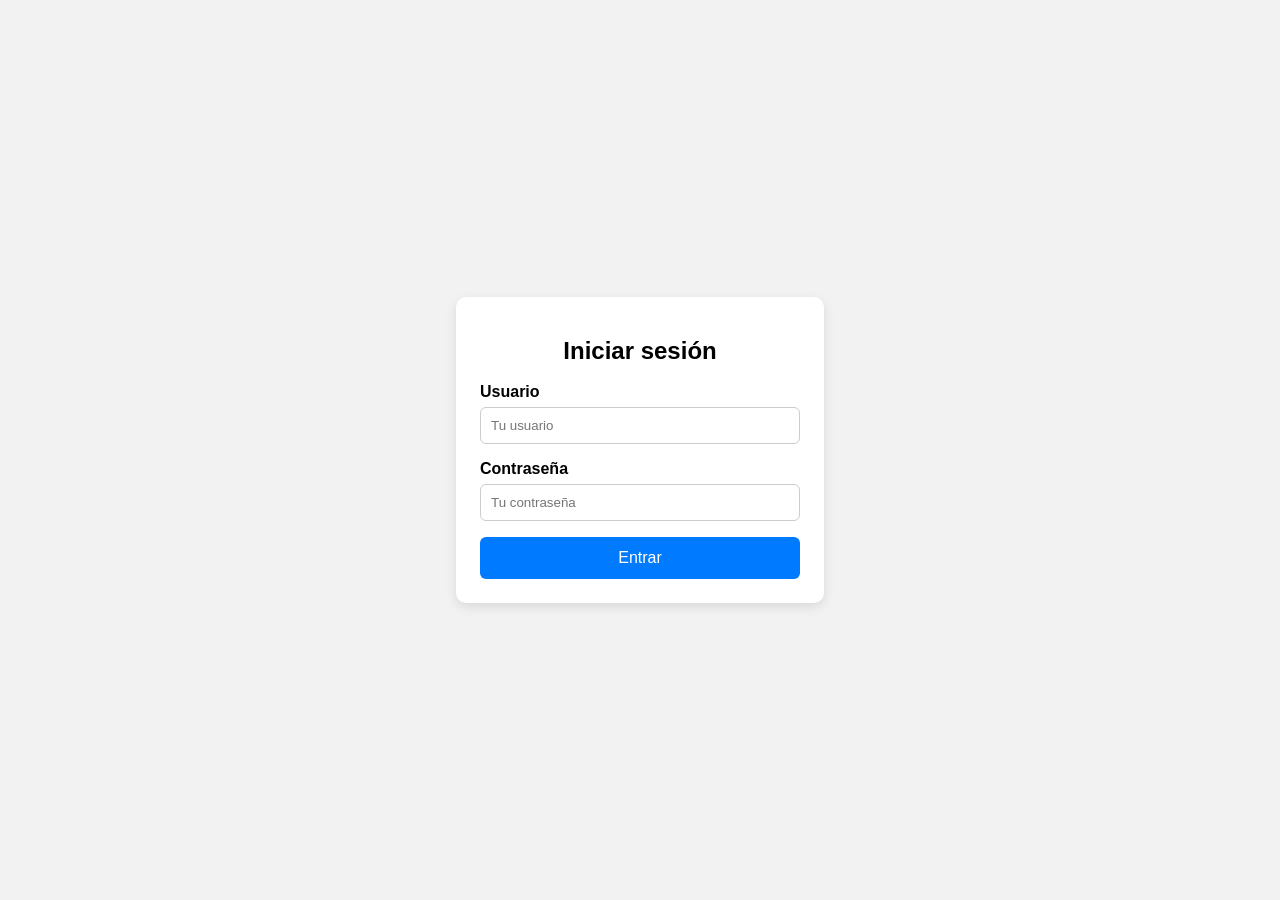
==== index.html @ a8705447 "se realiza codigo de login" ====
<!DOCTYPE html>
<html lang="es">
<head>
  <meta charset="UTF-8">
  <meta name="viewport" content="width=device-width, initial-scale=1.0">
  <title>Login básico</title>
  <link rel="stylesheet" href="styles.css">
</head>
<body>
  <div class="login-card">
    <h1>Iniciar sesión</h1>
    <form action="#" method="post">
      <label for="username">Usuario</label>
      <input type="text" id="username" name="username" placeholder="Tu usuario" required>

      <label for="password">Contraseña</label>
      <input type="password" id="password" name="password" placeholder="Tu contraseña" required>

      <button type="submit">Entrar</button>
    </form>
  </div>
</body>
</html>
---- styles.css ----
body {
      font-family: Arial, sans-serif;
      background-color: #f2f2f2;
      display: flex;
      justify-content: center;
      align-items: center;
      height: 100vh;
      margin: 0;
    }
    .login-card {
      background: #ffffff;
      padding: 24px;
      border-radius: 10px;
      box-shadow: 0 4px 12px rgba(0, 0, 0, 0.1);
      width: 320px;
    }
    .login-card h1 {
      font-size: 24px;
      margin-bottom: 18px;
      text-align: center;
    }
    .login-card label {
      display: block;
      margin-bottom: 6px;
      font-weight: bold;
    }
    .login-card input {
      width: 100%;
      padding: 10px;
      margin-bottom: 16px;
      border: 1px solid #ccc;
      border-radius: 6px;
      box-sizing: border-box;
    }
    .login-card button {
      width: 100%;
      padding: 12px;
      border: none;
      border-radius: 6px;
      background-color: #007bff;
      color: white;
      font-size: 16px;
      cursor: pointer;
    }
    .login-card button:hover {
      background-color: #0056b3;
    }
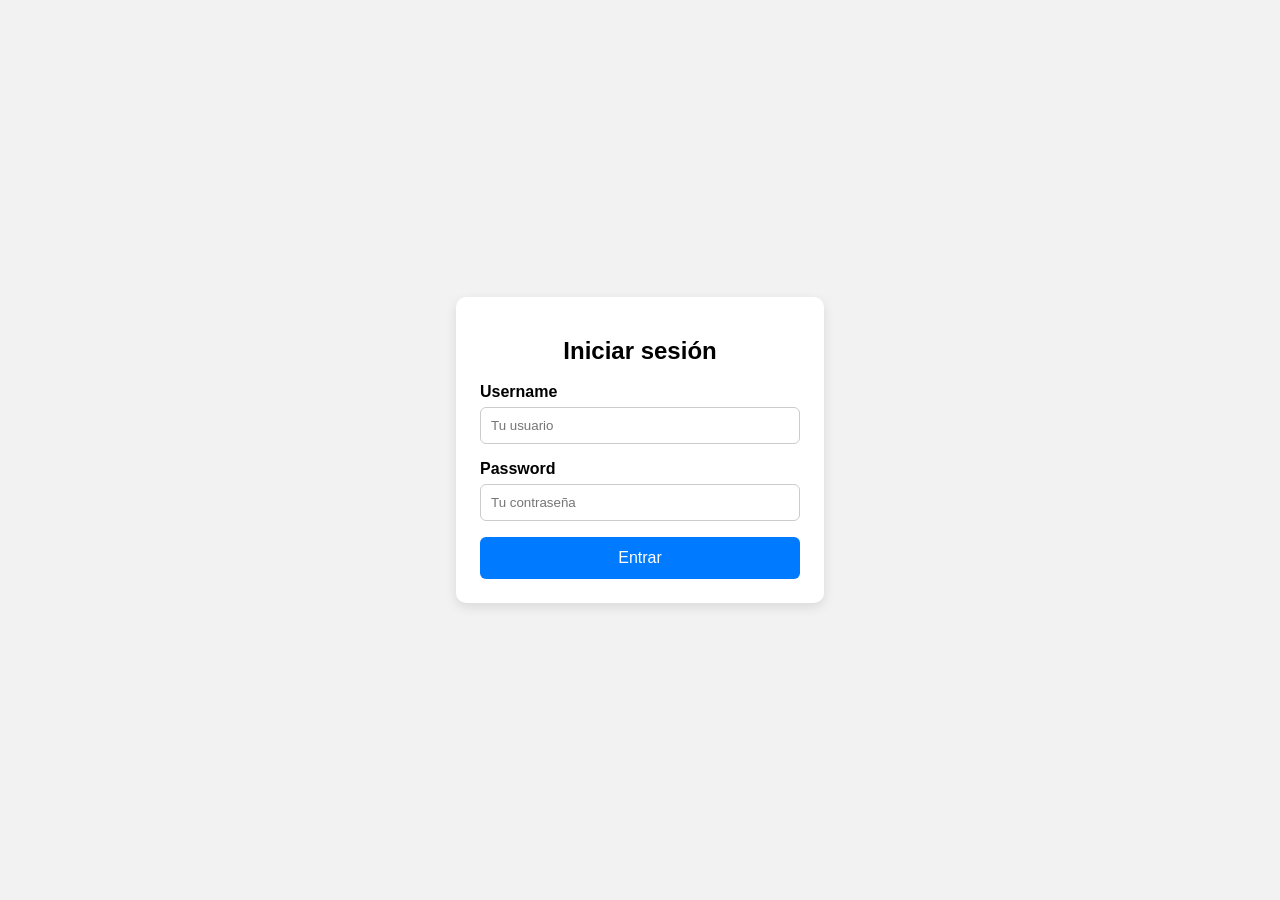
==== commit 5c89fe1e: "se realizan cambios de login" ====
--- a/index.html
+++ b/index.html
@@ -3,17 +3,17 @@
 <head>
   <meta charset="UTF-8">
   <meta name="viewport" content="width=device-width, initial-scale=1.0">
-  <title>Login básico</title>
+  <title>Login tarea repositorio</title>
   <link rel="stylesheet" href="styles.css">
 </head>
 <body>
   <div class="login-card">
     <h1>Iniciar sesión</h1>
     <form action="#" method="post">
-      <label for="username">Usuario</label>
+      <label for="username">Username</label>
       <input type="text" id="username" name="username" placeholder="Tu usuario" required>
 
-      <label for="password">Contraseña</label>
+      <label for="password">Password</label>
       <input type="password" id="password" name="password" placeholder="Tu contraseña" required>
 
       <button type="submit">Entrar</button>
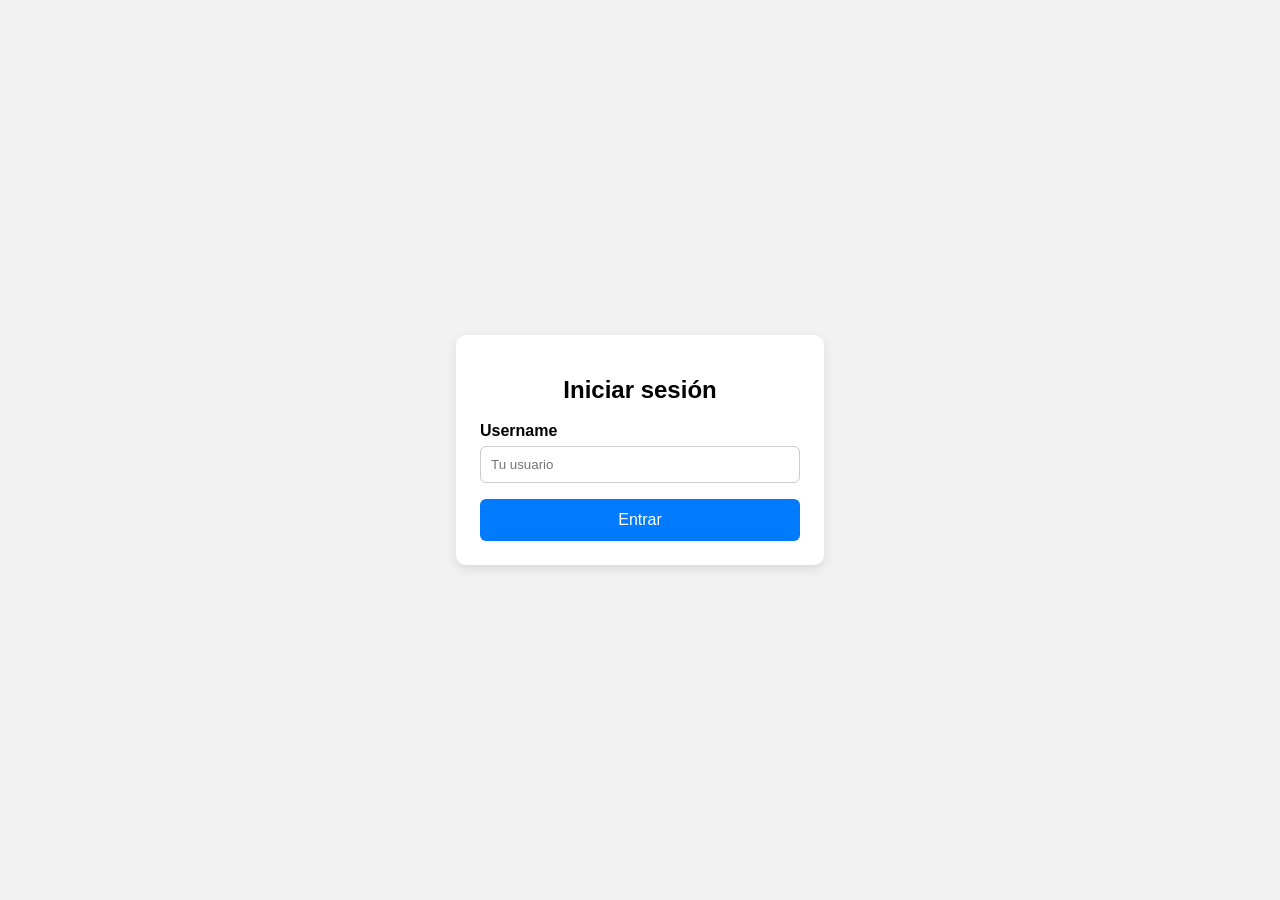
==== commit be1641b6: "cambios" ====
--- a/index.html
+++ b/index.html
@@ -12,10 +12,6 @@
     <form action="#" method="post">
       <label for="username">Username</label>
       <input type="text" id="username" name="username" placeholder="Tu usuario" required>
-
-      <label for="password">Password</label>
-      <input type="password" id="password" name="password" placeholder="Tu contraseña" required>
-
       <button type="submit">Entrar</button>
     </form>
   </div>
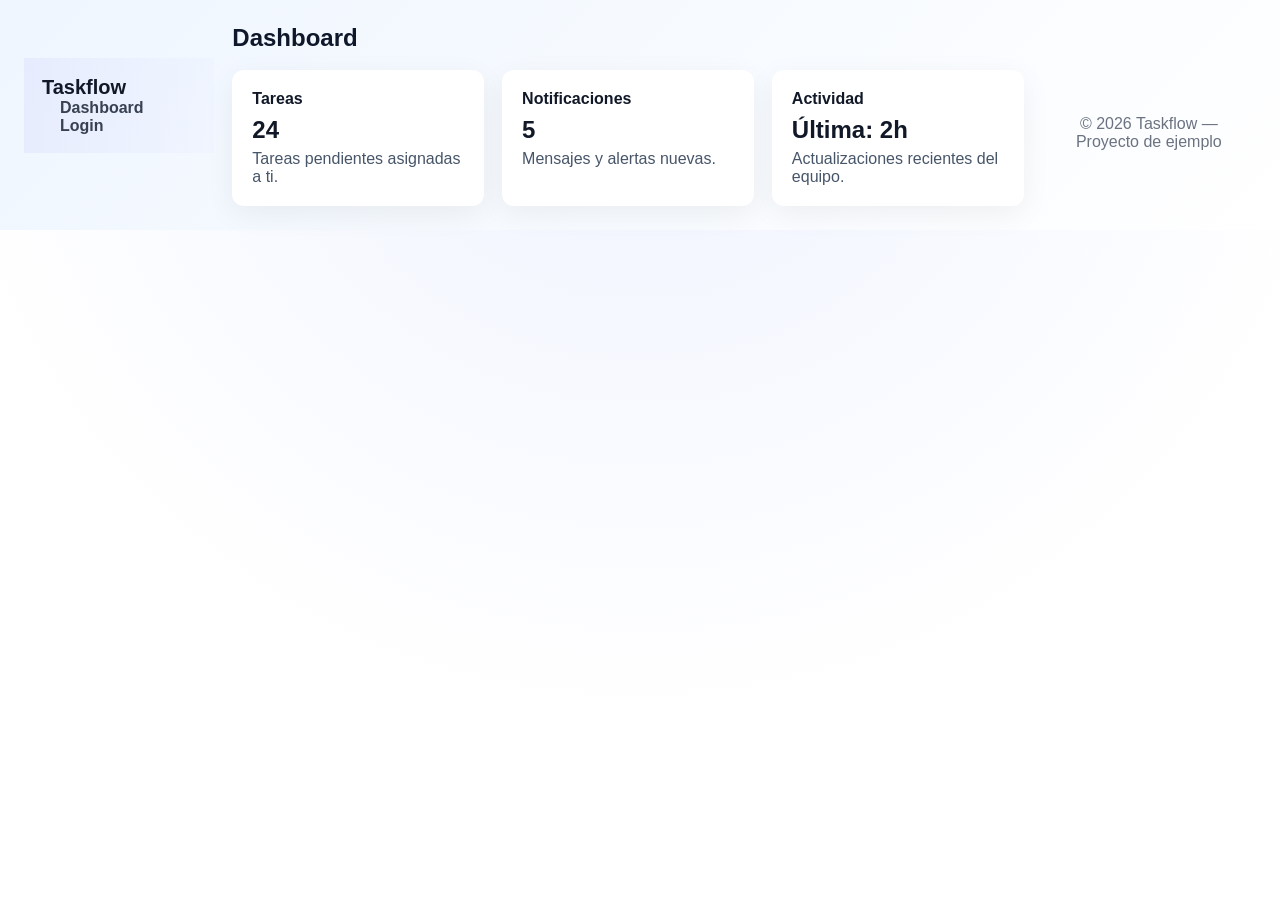
==== commit aab09645: "se realiza flujo de index para el dashboard" ====
--- a/index.html
+++ b/index.html
@@ -1,19 +1,58 @@
 <!DOCTYPE html>
+<!--
+  index.html
+  - Página principal con una sección `dashboard` para el feature/dashboard
+  - Contiene una maqueta de widgets (cards) para tareas, notificaciones y actividad.
+  - Uso: abrir en el navegador para revisar el layout; en la rama feature/dashboard.
+-->
 <html lang="es">
 <head>
-  <meta charset="UTF-8">
-  <meta name="viewport" content="width=device-width, initial-scale=1.0">
-  <title>Login tarea repositorio</title>
+  <meta charset="utf-8">
+  <meta name="viewport" content="width=device-width,initial-scale=1">
+  <title>Taskflow - Dashboard</title>
   <link rel="stylesheet" href="styles.css">
 </head>
 <body>
-  <div class="login-card">
-    <h1>Iniciar sesión</h1>
-    <form action="#" method="post">
-      <label for="username">Username</label>
-      <input type="text" id="username" name="username" placeholder="Tu usuario" required>
-      <button type="submit">Entrar</button>
-    </form>
-  </div>
+  <header class="site-header">
+    <div class="container">
+      <h1 class="site-title">Taskflow</h1>
+      <nav class="main-nav" aria-label="Navegación principal">
+        <a href="#dashboard" class="nav-link">Dashboard</a>
+        <a href="login.html" class="nav-link">Login</a>
+      </nav>
+    </div>
+  </header>
+
+  <main class="container">
+    <!-- Sección Dashboard (requerida por la tarea) -->
+    <section id="dashboard" class="dashboard" aria-labelledby="dashboard-title">
+      <h2 id="dashboard-title">Dashboard</h2>
+
+      <!-- Grid de tarjetas con métricas y widgets -->
+      <div class="dashboard-grid">
+        <article class="card" aria-labelledby="card-tasks">
+          <h3 id="card-tasks">Tareas</h3>
+          <p class="card-value">24</p>
+          <p class="card-desc">Tareas pendientes asignadas a ti.</p>
+        </article>
+
+        <article class="card" aria-labelledby="card-notifs">
+          <h3 id="card-notifs">Notificaciones</h3>
+          <p class="card-value">5</p>
+          <p class="card-desc">Mensajes y alertas nuevas.</p>
+        </article>
+
+        <article class="card" aria-labelledby="card-activity">
+          <h3 id="card-activity">Actividad</h3>
+          <p class="card-value">Última: 2h</p>
+          <p class="card-desc">Actualizaciones recientes del equipo.</p>
+        </article>
+      </div>
+    </section>
+  </main>
+
+  <footer class="site-footer">
+    <div class="container">© 2026 Taskflow — Proyecto de ejemplo</div>
+  </footer>
 </body>
-</html>+</html>
--- a/styles.css
+++ b/styles.css
@@ -1,47 +1,201 @@
- body {
-      font-family: Arial, sans-serif;
-      background-color: #f2f2f2;
-      display: flex;
-      justify-content: center;
-      align-items: center;
-      height: 100vh;
-      margin: 0;
-    }
-    .login-card {
-      background: #ffffff;
-      padding: 24px;
-      border-radius: 10px;
-      box-shadow: 0 4px 12px rgba(0, 0, 0, 0.1);
-      width: 320px;
-    }
-    .login-card h1 {
-      font-size: 24px;
-      margin-bottom: 18px;
-      text-align: center;
-    }
-    .login-card label {
-      display: block;
-      margin-bottom: 6px;
-      font-weight: bold;
-    }
-    .login-card input {
-      width: 100%;
-      padding: 10px;
-      margin-bottom: 16px;
-      border: 1px solid #ccc;
-      border-radius: 6px;
-      box-sizing: border-box;
-    }
-    .login-card button {
-      width: 100%;
-      padding: 12px;
-      border: none;
-      border-radius: 6px;
-      background-color: #007bff;
-      color: white;
-      font-size: 16px;
-      cursor: pointer;
-    }
-    .login-card button:hover {
-      background-color: #0056b3;
-    }+:root {
+  color-scheme: light;
+  font-family: Inter, Arial, sans-serif;
+  background: radial-gradient(circle at top, #eef2ff, #ffffff 65%);
+  color: #1f2937;
+}
+
+* {
+  box-sizing: border-box;
+}
+
+html, body {
+  margin: 0;
+  min-height: 100%;
+}
+
+body {
+  display: flex;
+  align-items: center;
+  justify-content: center;
+  padding: 24px;
+  background: linear-gradient(135deg, #eff6ff 0%, #ffffff 100%);
+}
+
+.login-page {
+  width: 100%;
+  max-width: 420px;
+}
+
+.login-card {
+  width: 100%;
+  background: #ffffff;
+  border-radius: 28px;
+  box-shadow: 0 24px 80px rgba(15, 23, 42, 0.12);
+  padding: 36px 32px;
+}
+
+.login-card h1 {
+  margin: 0 0 24px;
+  font-size: 2rem;
+  line-height: 1.1;
+  text-align: center;
+}
+
+.login-card label {
+  display: block;
+  margin-bottom: 8px;
+  font-size: 0.95rem;
+  font-weight: 700;
+  color: #334155;
+}
+
+.login-card input {
+  width: 100%;
+  padding: 14px 16px;
+  margin-bottom: 18px;
+  border: 1px solid #cbd5e1;
+  border-radius: 14px;
+  background: #f8fafc;
+  transition: border-color 0.2s ease, box-shadow 0.2s ease;
+}
+
+.login-card input:focus {
+  outline: none;
+  border-color: #6366f1;
+  box-shadow: 0 0 0 4px rgba(99, 102, 241, 0.14);
+}
+
+.login-card button {
+  width: 100%;
+  padding: 14px 16px;
+  border: none;
+  border-radius: 14px;
+  background-color: #4f46e5;
+  color: #ffffff;
+  font-size: 1rem;
+  font-weight: 700;
+  cursor: pointer;
+  transition: background-color 0.2s ease, transform 0.2s ease;
+}
+
+.login-card button:hover,
+.login-card button:focus-visible {
+  background-color: #4338ca;
+  transform: translateY(-1px);
+}
+
+.login-help {
+  margin: 16px 0 0;
+  font-size: 0.92rem;
+  color: #64748b;
+  text-align: center;
+}
+
+@media (max-width: 480px) {
+  body {
+    padding: 16px;
+  }
+
+  .login-card {
+    padding: 28px 22px;
+  }
+}
+
+/* ----------------------------- */
+/* Dashboard styles (feature/dashboard)
+   - Diseñados para integrarse con el resto de `styles.css`.
+*/
+
+.container {
+  width: 100%;
+  max-width: 1100px;
+  margin: 0 auto;
+  padding: 0 18px;
+}
+
+.site-header {
+  background: linear-gradient(90deg, rgba(79,70,229,0.06), rgba(99,102,241,0.02));
+  padding: 18px 0;
+  margin-bottom: 20px;
+}
+
+.site-title {
+  margin: 0;
+  font-size: 1.25rem;
+  color: #111827;
+  display: inline-block;
+}
+
+.main-nav {
+  float: right;
+}
+
+.nav-link {
+  color: #374151;
+  text-decoration: none;
+  margin-left: 18px;
+  font-weight: 600;
+}
+
+.dashboard h2 {
+  margin: 0 0 18px;
+  font-size: 1.5rem;
+  color: #0f172a;
+}
+
+.dashboard-grid {
+  display: grid;
+  grid-template-columns: repeat(3, 1fr);
+  gap: 18px;
+}
+
+.card {
+  background: #ffffff;
+  border-radius: 12px;
+  padding: 20px;
+  box-shadow: 0 8px 30px rgba(2,6,23,0.06);
+}
+
+.card h3 {
+  margin: 0 0 8px;
+  font-size: 1rem;
+  color: #111827;
+}
+
+.card-value {
+  font-size: 1.5rem;
+  font-weight: 800;
+  color: #111827;
+  margin: 6px 0;
+}
+
+.card-desc {
+  margin: 0;
+  color: #475569;
+}
+
+.site-footer {
+  text-align: center;
+  padding: 28px 0;
+  color: #6b7280;
+  margin-top: 36px;
+}
+
+@media (max-width: 880px) {
+  .dashboard-grid {
+    grid-template-columns: repeat(2, 1fr);
+  }
+}
+
+@media (max-width: 560px) {
+  .dashboard-grid {
+    grid-template-columns: 1fr;
+  }
+  .main-nav {
+    float: none;
+    text-align: right;
+    margin-top: 8px;
+  }
+}
+
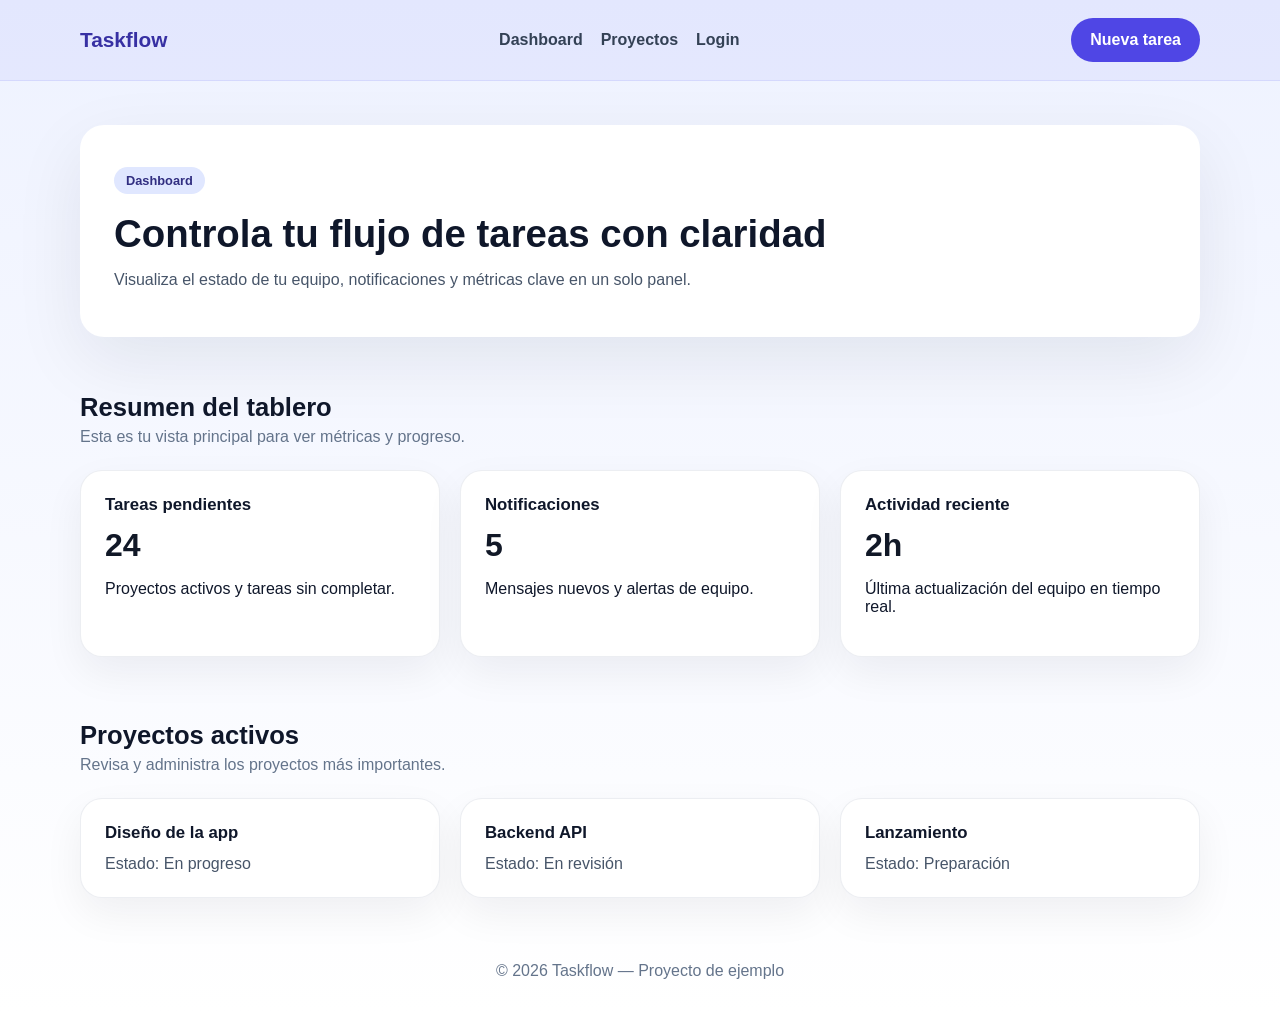
==== commit 2035030c: "se suben cambios" ====
--- a/index.html
+++ b/index.html
@@ -1,58 +1,84 @@
 <!DOCTYPE html>
-<!--
-  index.html
-  - Página principal con una sección `dashboard` para el feature/dashboard
-  - Contiene una maqueta de widgets (cards) para tareas, notificaciones y actividad.
-  - Uso: abrir en el navegador para revisar el layout; en la rama feature/dashboard.
--->
 <html lang="es">
 <head>
-  <meta charset="utf-8">
-  <meta name="viewport" content="width=device-width,initial-scale=1">
+  <meta charset="UTF-8">
+  <meta name="viewport" content="width=device-width, initial-scale=1.0">
   <title>Taskflow - Dashboard</title>
-  <link rel="stylesheet" href="styles.css">
+  <link rel="stylesheet" href="style.css">
 </head>
 <body>
-  <header class="site-header">
-    <div class="container">
-      <h1 class="site-title">Taskflow</h1>
-      <nav class="main-nav" aria-label="Navegación principal">
-        <a href="#dashboard" class="nav-link">Dashboard</a>
-        <a href="login.html" class="nav-link">Login</a>
+  <header class="topbar">
+    <div class="container nav-wrapper">
+      <a href="#dashboard" class="brand">Taskflow</a>
+      <nav class="nav-links" aria-label="Navegación principal">
+        <a href="#dashboard">Dashboard</a>
+        <a href="#proyectos">Proyectos</a>
+        <a href="login.html">Login</a>
       </nav>
+      <a href="#dashboard" class="btn btn-primary">Nueva tarea</a>
     </div>
   </header>
 
-  <main class="container">
-    <!-- Sección Dashboard (requerida por la tarea) -->
-    <section id="dashboard" class="dashboard" aria-labelledby="dashboard-title">
-      <h2 id="dashboard-title">Dashboard</h2>
+  <main>
+    <section class="hero">
+      <div class="container hero-content">
+        <span class="tag">Dashboard</span>
+        <h1>Controla tu flujo de tareas con claridad</h1>
+        <p class="hero-text">Visualiza el estado de tu equipo, notificaciones y métricas clave en un solo panel.</p>
+      </div>
+    </section>
 
-      <!-- Grid de tarjetas con métricas y widgets -->
+    <section id="dashboard" class="container dashboard-section">
+      <div class="section-header">
+        <h2>Resumen del tablero</h2>
+        <p>Esta es tu vista principal para ver métricas y progreso.</p>
+      </div>
+
       <div class="dashboard-grid">
-        <article class="card" aria-labelledby="card-tasks">
-          <h3 id="card-tasks">Tareas</h3>
+        <article class="card">
+          <h3>Tareas pendientes</h3>
           <p class="card-value">24</p>
-          <p class="card-desc">Tareas pendientes asignadas a ti.</p>
+          <p>Proyectos activos y tareas sin completar.</p>
         </article>
+        <article class="card">
+          <h3>Notificaciones</h3>
+          <p class="card-value">5</p>
+          <p>Mensajes nuevos y alertas de equipo.</p>
+        </article>
+        <article class="card">
+          <h3>Actividad reciente</h3>
+          <p class="card-value">2h</p>
+          <p>Última actualización del equipo en tiempo real.</p>
+        </article>
+      </div>
+    </section>
 
-        <article class="card" aria-labelledby="card-notifs">
-          <h3 id="card-notifs">Notificaciones</h3>
-          <p class="card-value">5</p>
-          <p class="card-desc">Mensajes y alertas nuevas.</p>
+    <section id="proyectos" class="container cards-section">
+      <div class="section-header">
+        <h2>Proyectos activos</h2>
+        <p>Revisa y administra los proyectos más importantes.</p>
+      </div>
+      <div class="project-grid">
+        <article class="card project-card">
+          <h3>Diseño de la app</h3>
+          <p>Estado: En progreso</p>
         </article>
-
-        <article class="card" aria-labelledby="card-activity">
-          <h3 id="card-activity">Actividad</h3>
-          <p class="card-value">Última: 2h</p>
-          <p class="card-desc">Actualizaciones recientes del equipo.</p>
+        <article class="card project-card">
+          <h3>Backend API</h3>
+          <p>Estado: En revisión</p>
+        </article>
+        <article class="card project-card">
+          <h3>Lanzamiento</h3>
+          <p>Estado: Preparación</p>
         </article>
       </div>
     </section>
   </main>
 
   <footer class="site-footer">
-    <div class="container">© 2026 Taskflow — Proyecto de ejemplo</div>
+    <div class="container">
+      © 2026 Taskflow — Proyecto de ejemplo
+    </div>
   </footer>
 </body>
-</html>
+</html>
--- a/style.css
+++ b/style.css
@@ -0,0 +1,211 @@
+﻿:root {
+  color-scheme: light;
+  font-family: Inter, Arial, sans-serif;
+  background: #f8fafc;
+  color: #0f172a;
+}
+
+* {
+  box-sizing: border-box;
+}
+
+html {
+  scroll-behavior: smooth;
+}
+
+body {
+  margin: 0;
+  min-height: 100%;
+  background: linear-gradient(180deg, #eef2ff 0%, #ffffff 100%);
+  color: #0f172a;
+}
+
+.container {
+  width: min(100%, 1120px);
+  margin: 0 auto;
+  padding: 0 24px;
+}
+
+.topbar {
+  background: rgba(99, 102, 241, 0.08);
+  border-bottom: 1px solid rgba(99, 102, 241, 0.12);
+}
+
+.nav-wrapper {
+  display: flex;
+  align-items: center;
+  justify-content: space-between;
+  gap: 16px;
+  padding: 18px 0;
+}
+
+.brand {
+  font-size: 1.3rem;
+  font-weight: 800;
+  color: #3730a3;
+  text-decoration: none;
+}
+
+.nav-links {
+  display: flex;
+  align-items: center;
+  gap: 18px;
+}
+
+.nav-links a {
+  color: #334155;
+  text-decoration: none;
+  font-weight: 600;
+}
+
+.nav-links a:hover,
+.nav-links a:focus-visible {
+  color: #4338ca;
+}
+
+.btn {
+  display: inline-flex;
+  align-items: center;
+  justify-content: center;
+  padding: 12px 18px;
+  border-radius: 999px;
+  text-decoration: none;
+  font-weight: 700;
+}
+
+.btn-primary {
+  background: #4f46e5;
+  color: #ffffff;
+  border: 1px solid transparent;
+}
+
+.btn-primary:hover,
+.btn-primary:focus-visible {
+  background: #4338ca;
+}
+
+.hero {
+  padding: 44px 0 24px;
+}
+
+.hero-content {
+  background: #ffffff;
+  border-radius: 24px;
+  padding: 42px 34px;
+  box-shadow: 0 24px 70px rgba(15, 23, 42, 0.08);
+}
+
+.tag {
+  display: inline-flex;
+  align-items: center;
+  gap: 8px;
+  padding: 6px 12px;
+  border-radius: 999px;
+  background: #e0e7ff;
+  color: #312e81;
+  font-size: 0.8rem;
+  font-weight: 700;
+}
+
+.hero h1 {
+  margin: 20px 0 12px;
+  font-size: clamp(2rem, 3vw, 3rem);
+  line-height: 1.05;
+}
+
+.hero-text {
+  margin: 0;
+  max-width: 720px;
+  color: #475569;
+  font-size: 1rem;
+  line-height: 1.8;
+}
+
+.dashboard-section,
+.cards-section {
+  padding: 32px 0;
+}
+
+.section-header {
+  display: grid;
+  gap: 6px;
+  margin-bottom: 24px;
+}
+
+.section-header h2 {
+  margin: 0;
+  font-size: 1.6rem;
+}
+
+.section-header p {
+  margin: 0;
+  color: #64748b;
+}
+
+.dashboard-grid,
+.project-grid {
+  display: grid;
+  grid-template-columns: repeat(3, minmax(0, 1fr));
+  gap: 20px;
+}
+
+.card {
+  padding: 24px;
+  border-radius: 22px;
+  background: #ffffff;
+  border: 1px solid rgba(148, 163, 184, 0.18);
+  box-shadow: 0 16px 40px rgba(15, 23, 42, 0.06);
+}
+
+.card h3 {
+  margin: 0 0 12px;
+  font-size: 1.05rem;
+}
+
+.card-value {
+  margin: 0;
+  font-size: 2rem;
+  font-weight: 800;
+  color: #111827;
+}
+
+.project-card p {
+  margin: 10px 0 0;
+  color: #475569;
+}
+
+.site-footer {
+  padding: 32px 0;
+  text-align: center;
+  color: #64748b;
+}
+
+@media (max-width: 960px) {
+  .dashboard-grid,
+  .project-grid {
+    grid-template-columns: repeat(2, minmax(0, 1fr));
+  }
+}
+
+@media (max-width: 720px) {
+  .nav-wrapper {
+    flex-direction: column;
+    align-items: stretch;
+  }
+
+  .nav-links {
+    justify-content: space-between;
+    flex-wrap: wrap;
+  }
+
+  .hero-content {
+    padding: 28px 20px;
+  }
+}
+
+@media (max-width: 560px) {
+  .dashboard-grid,
+  .project-grid {
+    grid-template-columns: 1fr;
+  }
+}
